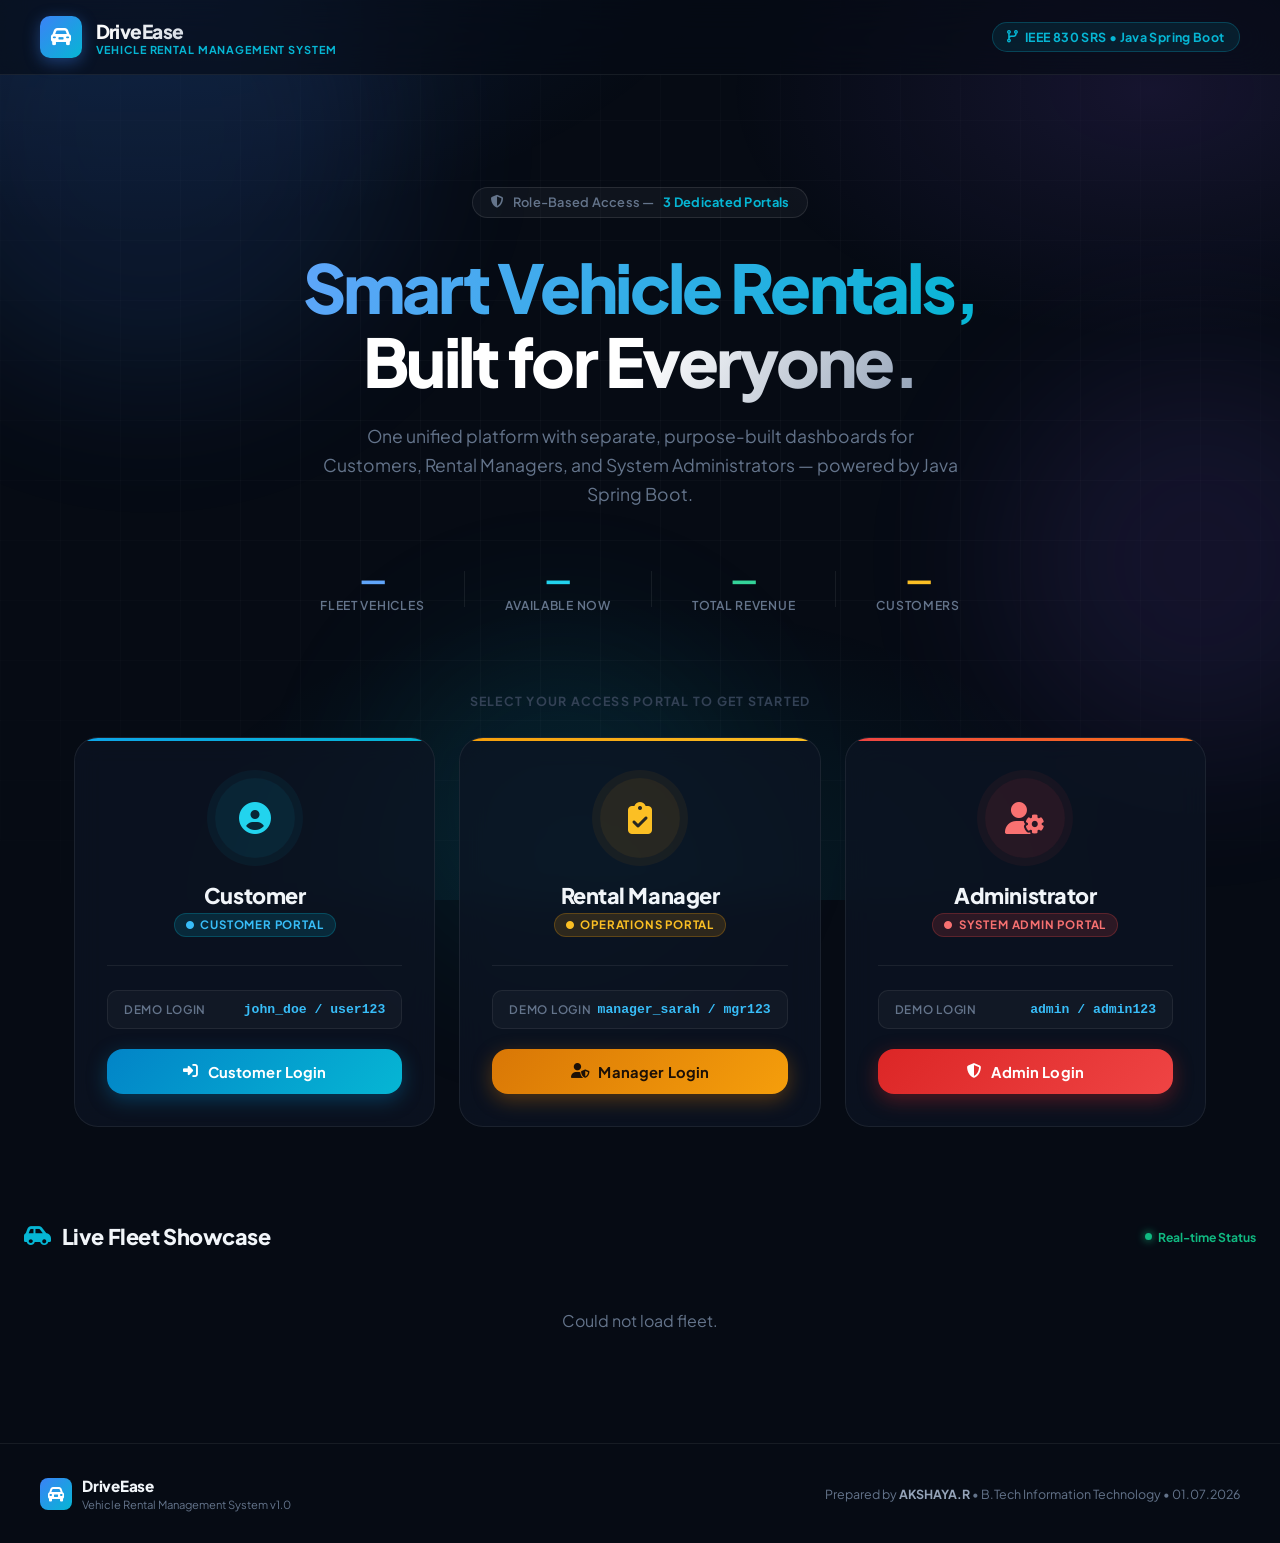
==== src/main/resources/static/index.html @ cde7c6e5 "Initial commit" ====
<!DOCTYPE html>
<html lang="en">
<head>
  <meta charset="UTF-8">
  <meta name="viewport" content="width=device-width, initial-scale=1.0">
  <title>DriveEase — Vehicle Rental Management System</title>
  <link rel="preconnect" href="https://fonts.googleapis.com">
  <link rel="preconnect" href="https://fonts.gstatic.com" crossorigin>
  <link href="https://fonts.googleapis.com/css2?family=Plus+Jakarta+Sans:ital,wght@0,400;0,500;0,600;0,700;0,800;0,900&display=swap" rel="stylesheet">
  <link rel="stylesheet" href="https://cdnjs.cloudflare.com/ajax/libs/font-awesome/6.4.0/css/all.min.css">
  <style>
    *, *::before, *::after { box-sizing: border-box; margin: 0; padding: 0; }

    :root {
      --bg: #060b14;
      --card-bg: rgba(13, 20, 35, 0.75);
      --border: rgba(255,255,255,0.07);
      --border-h: rgba(255,255,255,0.16);
      --text: #f1f5f9;
      --muted: #64748b;
      --dim: #334155;
      --cyan: #06b6d4;
      --blue: #3b82f6;
      --amber: #f59e0b;
      --red: #ef4444;
      --green: #10b981;
      --r-sm: 10px;
      --r-md: 16px;
      --r-lg: 24px;
      --r-pill: 9999px;
    }

    html { scroll-behavior: smooth; }

    body {
      font-family: 'Plus Jakarta Sans', sans-serif;
      background: var(--bg);
      color: var(--text);
      min-height: 100vh;
      overflow-x: hidden;
      -webkit-font-smoothing: antialiased;
    }

    /* ── Animated Background ── */
    .bg-mesh {
      position: fixed;
      inset: 0;
      z-index: 0;
      pointer-events: none;
    }
    .bg-mesh::before {
      content: '';
      position: absolute;
      inset: 0;
      background:
        radial-gradient(ellipse 80% 60% at 10% -10%, rgba(59,130,246,0.14) 0%, transparent 60%),
        radial-gradient(ellipse 60% 50% at 90% 10%,  rgba(139,92,246,0.12) 0%, transparent 55%),
        radial-gradient(ellipse 70% 60% at 50% 100%, rgba(6,182,212,0.10) 0%, transparent 55%);
    }
    /* Moving orbs */
    .orb {
      position: absolute;
      border-radius: 50%;
      filter: blur(80px);
      opacity: 0.35;
      animation: drift 20s ease-in-out infinite alternate;
    }
    .orb-1 { width: 500px; height: 500px; background: rgba(59,130,246,0.35); top: -120px; left: -100px; animation-duration: 22s; }
    .orb-2 { width: 400px; height: 400px; background: rgba(139,92,246,0.3); top: 40%; right: -120px; animation-duration: 18s; animation-delay: -5s; }
    .orb-3 { width: 350px; height: 350px; background: rgba(6,182,212,0.25); bottom: -80px; left: 30%; animation-duration: 25s; animation-delay: -10s; }

    @keyframes drift {
      0%   { transform: translate(0, 0) scale(1); }
      33%  { transform: translate(40px, 30px) scale(1.05); }
      66%  { transform: translate(-20px, 50px) scale(0.97); }
      100% { transform: translate(30px, -20px) scale(1.03); }
    }

    /* Grid dots overlay */
    .bg-grid {
      position: fixed;
      inset: 0;
      z-index: 0;
      pointer-events: none;
      background-image:
        linear-gradient(rgba(255,255,255,0.025) 1px, transparent 1px),
        linear-gradient(90deg, rgba(255,255,255,0.025) 1px, transparent 1px);
      background-size: 60px 60px;
      mask-image: radial-gradient(ellipse 80% 80% at 50% 50%, black 30%, transparent 100%);
    }

    /* ── Layout ── */
    .page { position: relative; z-index: 1; }

    /* ── Navbar ── */
    nav {
      display: flex;
      align-items: center;
      justify-content: space-between;
      padding: 1rem 2.5rem;
      position: sticky;
      top: 0;
      z-index: 100;
      backdrop-filter: blur(20px);
      -webkit-backdrop-filter: blur(20px);
      background: rgba(6,11,20,0.6);
      border-bottom: 1px solid var(--border);
    }
    .nav-brand {
      display: flex;
      align-items: center;
      gap: 0.85rem;
      text-decoration: none;
      color: var(--text);
    }
    .nav-logo {
      width: 42px; height: 42px;
      background: linear-gradient(135deg, var(--blue), var(--cyan));
      border-radius: 10px;
      display: flex; align-items: center; justify-content: center;
      font-size: 1.25rem; color: white;
      box-shadow: 0 4px 16px rgba(59,130,246,0.4);
    }
    .nav-brand-name {
      font-size: 1.2rem;
      font-weight: 900;
      letter-spacing: -0.03em;
      background: linear-gradient(120deg, #fff, #94a3b8);
      -webkit-background-clip: text;
      -webkit-text-fill-color: transparent;
    }
    .nav-brand-sub {
      font-size: 0.68rem;
      color: var(--cyan);
      font-weight: 700;
      text-transform: uppercase;
      letter-spacing: 0.08em;
    }
    .nav-pill {
      display: flex; align-items: center; gap: 0.4rem;
      background: rgba(6,182,212,0.1);
      border: 1px solid rgba(6,182,212,0.25);
      color: var(--cyan);
      padding: 0.35rem 0.9rem;
      border-radius: var(--r-pill);
      font-size: 0.78rem;
      font-weight: 700;
      letter-spacing: 0.03em;
    }

    /* ── Hero ── */
    .hero {
      text-align: center;
      padding: 7rem 1.5rem 4rem;
      max-width: 900px;
      margin: 0 auto;
    }
    .hero-eyebrow {
      display: inline-flex; align-items: center; gap: 0.55rem;
      background: rgba(255,255,255,0.04);
      border: 1px solid rgba(255,255,255,0.1);
      color: var(--muted);
      padding: 0.4rem 1.1rem;
      border-radius: var(--r-pill);
      font-size: 0.8rem;
      font-weight: 600;
      margin-bottom: 2rem;
      letter-spacing: 0.02em;
    }
    .hero-eyebrow span { color: var(--cyan); font-weight: 700; }
    .hero-h1 {
      font-size: clamp(2.8rem, 6vw, 4.2rem);
      font-weight: 900;
      letter-spacing: -0.04em;
      line-height: 1.1;
      margin-bottom: 1.5rem;
    }
    .hero-h1 .grad-blue {
      background: linear-gradient(120deg, #60a5fa, #06b6d4);
      -webkit-background-clip: text;
      -webkit-text-fill-color: transparent;
    }
    .hero-h1 .grad-white {
      background: linear-gradient(120deg, #fff 50%, #94a3b8);
      -webkit-background-clip: text;
      -webkit-text-fill-color: transparent;
    }
    .hero-sub {
      font-size: 1.1rem;
      color: var(--muted);
      line-height: 1.65;
      max-width: 640px;
      margin: 0 auto 3.5rem;
    }

    /* Live stats strip */
    .stats-strip {
      display: flex;
      align-items: center;
      justify-content: center;
      gap: 2.5rem;
      flex-wrap: wrap;
      margin-bottom: 1rem;
    }
    .stat-item {
      display: flex; flex-direction: column; align-items: center;
    }
    .stat-num {
      font-size: 1.75rem;
      font-weight: 900;
      letter-spacing: -0.03em;
      line-height: 1;
    }
    .stat-num.blue  { color: #60a5fa; }
    .stat-num.cyan  { color: #22d3ee; }
    .stat-num.green { color: #34d399; }
    .stat-num.amber { color: #fbbf24; }
    .stat-lbl {
      font-size: 0.76rem;
      color: var(--muted);
      margin-top: 0.3rem;
      font-weight: 600;
      text-transform: uppercase;
      letter-spacing: 0.06em;
    }
    .stat-divider {
      width: 1px;
      height: 36px;
      background: var(--border);
    }

    /* ── Portal Cards ── */
    .portals-wrap {
      max-width: 1180px;
      margin: 0 auto;
      padding: 0 1.5rem 6rem;
    }
    .portals-label {
      text-align: center;
      font-size: 0.78rem;
      font-weight: 700;
      text-transform: uppercase;
      letter-spacing: 0.1em;
      color: var(--dim);
      margin-bottom: 1.75rem;
    }
    .portals-grid {
      display: grid;
      grid-template-columns: repeat(3, 1fr);
      gap: 1.5rem;
    }
    @media (max-width: 860px) {
      .portals-grid { grid-template-columns: 1fr; }
    }

    .portal-card {
      position: relative;
      border-radius: var(--r-lg);
      border: 1px solid var(--border);
      background: var(--card-bg);
      backdrop-filter: blur(14px);
      -webkit-backdrop-filter: blur(14px);
      overflow: hidden;
      transition: transform 0.3s ease, box-shadow 0.3s ease, border-color 0.3s ease;
      display: flex;
      flex-direction: column;
      align-items: center;
      text-align: center;
      padding: 2.5rem 2rem 2rem;
    }

    /* Glow line at top */
    .portal-card::before {
      content: '';
      position: absolute;
      top: 0; left: 0; right: 0;
      height: 3px;
    }
    /* Glow spot behind icon */
    .portal-card::after {
      content: '';
      position: absolute;
      top: -60px;
      left: 50%;
      transform: translateX(-50%);
      width: 200px; height: 200px;
      border-radius: 50%;
      filter: blur(60px);
      opacity: 0;
      transition: opacity 0.4s ease;
      pointer-events: none;
    }
    .portal-card:hover::after { opacity: 0.6; }

    .portal-card.c-customer::before { background: linear-gradient(90deg, #0ea5e9, #06b6d4); }
    .portal-card.c-manager::before  { background: linear-gradient(90deg, #f59e0b, #fbbf24); }
    .portal-card.c-admin::before    { background: linear-gradient(90deg, #ef4444, #f97316); }

    .portal-card.c-customer::after { background: #06b6d4; }
    .portal-card.c-manager::after  { background: #f59e0b; }
    .portal-card.c-admin::after    { background: #ef4444; }

    .portal-card:hover {
      transform: translateY(-8px);
      border-color: var(--border-h);
      box-shadow: 0 28px 60px rgba(0,0,0,0.5);
    }
    .portal-card.c-customer:hover { box-shadow: 0 28px 60px rgba(6,182,212,0.15), 0 0 0 1px rgba(6,182,212,0.2); }
    .portal-card.c-manager:hover  { box-shadow: 0 28px 60px rgba(245,158,11,0.15), 0 0 0 1px rgba(245,158,11,0.2); }
    .portal-card.c-admin:hover    { box-shadow: 0 28px 60px rgba(239,68,68,0.15),  0 0 0 1px rgba(239,68,68,0.2); }

    .p-icon-ring {
      width: 80px; height: 80px;
      border-radius: 50%;
      display: flex; align-items: center; justify-content: center;
      font-size: 2rem;
      margin-bottom: 1.5rem;
      position: relative;
      z-index: 1;
    }
    .c-customer .p-icon-ring { background: rgba(6,182,212,0.12); color: #22d3ee; box-shadow: 0 0 0 8px rgba(6,182,212,0.06); }
    .c-manager  .p-icon-ring { background: rgba(245,158,11,0.12); color: #fbbf24; box-shadow: 0 0 0 8px rgba(245,158,11,0.06); }
    .c-admin    .p-icon-ring { background: rgba(239,68,68,0.12);  color: #f87171; box-shadow: 0 0 0 8px rgba(239,68,68,0.06); }

    .p-title {
      font-size: 1.35rem;
      font-weight: 800;
      letter-spacing: -0.02em;
      margin-bottom: 0.2rem;
    }
    .p-role-tag {
      display: inline-flex; align-items: center; gap: 0.35rem;
      font-size: 0.72rem;
      font-weight: 700;
      text-transform: uppercase;
      letter-spacing: 0.07em;
      padding: 0.22rem 0.7rem;
      border-radius: var(--r-pill);
      margin-bottom: 1.75rem;
    }
    .c-customer .p-role-tag { background: rgba(6,182,212,0.15);  color: #38bdf8; border: 1px solid rgba(6,182,212,0.25); }
    .c-manager  .p-role-tag { background: rgba(245,158,11,0.15); color: #fbbf24; border: 1px solid rgba(245,158,11,0.25); }
    .c-admin    .p-role-tag { background: rgba(239,68,68,0.15);  color: #f87171; border: 1px solid rgba(239,68,68,0.25); }

    .p-divider {
      width: 100%;
      height: 1px;
      background: var(--border);
      margin-bottom: 1.5rem;
    }

    .p-creds {
      width: 100%;
      background: rgba(255,255,255,0.03);
      border: 1px solid rgba(255,255,255,0.07);
      border-radius: var(--r-sm);
      padding: 0.7rem 1rem;
      margin-bottom: 1.25rem;
      display: flex;
      align-items: center;
      justify-content: space-between;
    }
    .p-creds-label {
      font-size: 0.73rem;
      color: var(--muted);
      font-weight: 600;
      text-transform: uppercase;
      letter-spacing: 0.06em;
    }
    .p-creds-val {
      font-size: 0.82rem;
      font-weight: 700;
      font-family: 'Courier New', monospace;
      color: #38bdf8;
    }

    .p-btn {
      display: flex; align-items: center; justify-content: center; gap: 0.6rem;
      width: 100%;
      padding: 0.85rem 1.25rem;
      border-radius: var(--r-md);
      border: none;
      font-family: inherit;
      font-size: 0.92rem;
      font-weight: 700;
      cursor: pointer;
      text-decoration: none;
      transition: all 0.25s ease;
      letter-spacing: 0.01em;
    }
    .p-btn-customer { background: linear-gradient(135deg, #0284c7, #06b6d4); color: white; box-shadow: 0 6px 20px rgba(2,132,199,0.35); }
    .p-btn-customer:hover { background: linear-gradient(135deg, #0369a1, #0891b2); transform: translateY(-1px); box-shadow: 0 10px 28px rgba(2,132,199,0.45); }
    .p-btn-manager  { background: linear-gradient(135deg, #d97706, #f59e0b); color: #1c1007; box-shadow: 0 6px 20px rgba(217,119,6,0.35); }
    .p-btn-manager:hover  { background: linear-gradient(135deg, #b45309, #d97706); transform: translateY(-1px); box-shadow: 0 10px 28px rgba(217,119,6,0.45); }
    .p-btn-admin    { background: linear-gradient(135deg, #dc2626, #ef4444); color: white; box-shadow: 0 6px 20px rgba(220,38,38,0.35); }
    .p-btn-admin:hover    { background: linear-gradient(135deg, #b91c1c, #dc2626); transform: translateY(-1px); box-shadow: 0 10px 28px rgba(220,38,38,0.45); }

    /* ── Fleet Showcase ── */
    .fleet-section {
      max-width: 1280px;
      margin: 0 auto;
      padding: 0 1.5rem 5rem;
    }
    .section-header {
      display: flex; align-items: center; justify-content: space-between;
      margin-bottom: 1.75rem;
    }
    .section-title {
      font-size: 1.35rem;
      font-weight: 800;
      letter-spacing: -0.02em;
      display: flex; align-items: center; gap: 0.7rem;
    }
    .section-title i { color: var(--cyan); }
    .live-dot {
      display: inline-flex; align-items: center; gap: 0.4rem;
      font-size: 0.76rem; font-weight: 700;
      color: var(--green);
    }
    .live-dot::before {
      content: '';
      width: 7px; height: 7px;
      background: var(--green);
      border-radius: 50%;
      box-shadow: 0 0 8px var(--green);
      animation: pulse 2s infinite;
    }
    @keyframes pulse {
      0%, 100% { opacity: 1; transform: scale(1); }
      50%       { opacity: 0.5; transform: scale(1.4); }
    }

    /* Vehicle Cards */
    .vehicles-grid {
      display: grid;
      grid-template-columns: repeat(auto-fill, minmax(280px, 1fr));
      gap: 1.25rem;
    }
    .veh-card {
      background: rgba(13,20,35,0.7);
      border: 1px solid var(--border);
      border-radius: var(--r-md);
      overflow: hidden;
      transition: transform 0.28s ease, box-shadow 0.28s ease, border-color 0.28s ease;
    }
    .veh-card:hover {
      transform: translateY(-5px);
      border-color: rgba(6,182,212,0.3);
      box-shadow: 0 16px 40px rgba(0,0,0,0.45), 0 0 0 1px rgba(6,182,212,0.15);
    }
    .veh-img {
      position: relative;
      height: 165px;
      overflow: hidden;
      background: #0d1423;
    }
    .veh-img img {
      width: 100%; height: 100%;
      object-fit: cover;
      transition: transform 0.45s ease;
    }
    .veh-card:hover .veh-img img { transform: scale(1.06); }

    .veh-avail-tag {
      position: absolute;
      top: 10px; right: 10px;
      font-size: 0.68rem; font-weight: 800;
      text-transform: uppercase;
      letter-spacing: 0.06em;
      padding: 0.22rem 0.65rem;
      border-radius: var(--r-pill);
      backdrop-filter: blur(8px);
    }
    .tag-available   { background: rgba(16,185,129,0.85); color: #fff; }
    .tag-booked      { background: rgba(245,158,11,0.85); color: #1c1007; }
    .tag-rented      { background: rgba(139,92,246,0.85); color: #fff; }
    .tag-maintenance { background: rgba(239,68,68,0.85);  color: #fff; }

    .veh-type-chip {
      position: absolute;
      top: 10px; left: 10px;
      font-size: 0.68rem; font-weight: 700;
      background: rgba(0,0,0,0.55);
      backdrop-filter: blur(8px);
      color: #94a3b8;
      padding: 0.2rem 0.55rem;
      border-radius: var(--r-pill);
    }

    .veh-body { padding: 1.1rem 1.1rem 1rem; }
    .veh-name {
      font-size: 1rem; font-weight: 800;
      letter-spacing: -0.01em;
      margin-bottom: 0.3rem;
    }
    .veh-reg {
      font-size: 0.75rem; color: var(--muted);
      display: flex; align-items: center; gap: 0.3rem;
      margin-bottom: 0.85rem;
    }
    .veh-specs {
      display: flex; gap: 1rem;
      font-size: 0.75rem; color: var(--muted);
      margin-bottom: 1rem;
    }
    .veh-specs span { display: flex; align-items: center; gap: 0.3rem; }
    .veh-footer {
      display: flex; align-items: center; justify-content: space-between;
      border-top: 1px solid var(--border);
      padding-top: 0.85rem;
    }
    .veh-price .num {
      font-size: 1.3rem; font-weight: 900;
      color: #38bdf8;
      letter-spacing: -0.02em;
    }
    .veh-price .unit {
      font-size: 0.72rem; color: var(--muted);
    }
    .veh-book-btn {
      font-family: inherit;
      font-size: 0.78rem; font-weight: 700;
      padding: 0.45rem 0.9rem;
      background: rgba(6,182,212,0.12);
      color: #38bdf8;
      border: 1px solid rgba(6,182,212,0.25);
      border-radius: var(--r-sm);
      cursor: pointer; text-decoration: none;
      transition: all 0.2s ease;
      display: flex; align-items: center; gap: 0.35rem;
    }
    .veh-book-btn:hover { background: rgba(6,182,212,0.22); border-color: rgba(6,182,212,0.4); transform: translateY(-1px); }
    .veh-book-btn:disabled { opacity: 0.4; cursor: not-allowed; }

    /* ── Footer ── */
    footer {
      border-top: 1px solid var(--border);
      padding: 2rem 2.5rem;
      display: flex;
      align-items: center;
      justify-content: space-between;
      flex-wrap: wrap;
      gap: 1rem;
    }
    .footer-brand {
      display: flex; align-items: center; gap: 0.65rem;
      text-decoration: none; color: var(--text);
    }
    .footer-logo {
      width: 32px; height: 32px;
      background: linear-gradient(135deg, var(--blue), var(--cyan));
      border-radius: 8px;
      display: flex; align-items: center; justify-content: center;
      font-size: 1rem; color: white;
    }
    .footer-name { font-weight: 800; font-size: 0.95rem; letter-spacing: -0.02em; }
    .footer-info { font-size: 0.78rem; color: var(--muted); }
    .footer-info strong { color: #94a3b8; }

    /* Scrollbar */
    ::-webkit-scrollbar { width: 7px; }
    ::-webkit-scrollbar-track { background: var(--bg); }
    ::-webkit-scrollbar-thumb { background: #1e293b; border-radius: 4px; }
  </style>
</head>
<body>

<div class="bg-mesh">
  <div class="orb orb-1"></div>
  <div class="orb orb-2"></div>
  <div class="orb orb-3"></div>
</div>
<div class="bg-grid"></div>

<div class="page">

  <!-- ─── Navbar ─── -->
  <nav>
    <a href="index.html" class="nav-brand">
      <div class="nav-logo"><i class="fa-solid fa-car-rear"></i></div>
      <div>
        <div class="nav-brand-name">DriveEase</div>
        <div class="nav-brand-sub">Vehicle Rental Management System</div>
      </div>
    </a>
    <div class="nav-pill">
      <i class="fa-solid fa-code-branch"></i> IEEE 830 SRS &bull; Java Spring Boot
    </div>
  </nav>

  <!-- ─── Hero ─── -->
  <section class="hero">
    <div class="hero-eyebrow">
      <i class="fa-solid fa-shield-halved"></i>
      Role-Based Access &mdash; <span>3 Dedicated Portals</span>
    </div>

    <h1 class="hero-h1">
      <span class="grad-blue">Smart Vehicle Rentals,</span><br>
      <span class="grad-white">Built for Everyone.</span>
    </h1>

    <p class="hero-sub">
      One unified platform with separate, purpose-built dashboards for Customers, Rental Managers, and System Administrators — powered by Java Spring Boot.
    </p>

    <!-- Live API stats strip -->
    <div class="stats-strip" id="statsStrip">
      <div class="stat-item">
        <div class="stat-num blue" id="sFleet">—</div>
        <div class="stat-lbl">Fleet Vehicles</div>
      </div>
      <div class="stat-divider"></div>
      <div class="stat-item">
        <div class="stat-num cyan" id="sAvail">—</div>
        <div class="stat-lbl">Available Now</div>
      </div>
      <div class="stat-divider"></div>
      <div class="stat-item">
        <div class="stat-num green" id="sRevenue">—</div>
        <div class="stat-lbl">Total Revenue</div>
      </div>
      <div class="stat-divider"></div>
      <div class="stat-item">
        <div class="stat-num amber" id="sCustomers">—</div>
        <div class="stat-lbl">Customers</div>
      </div>
    </div>
  </section>

  <!-- ─── 3 Portal Cards ─── -->
  <section class="portals-wrap">
    <div class="portals-label">Select your access portal to get started</div>

    <div class="portals-grid">

      <!-- Customer -->
      <div class="portal-card c-customer">
        <div class="p-icon-ring"><i class="fa-solid fa-user-circle"></i></div>
        <div class="p-title">Customer</div>
        <div class="p-role-tag"><i class="fa-solid fa-circle" style="font-size:0.5rem;"></i> Customer Portal</div>
        <div class="p-divider"></div>
        <div class="p-creds">
          <div class="p-creds-label">Demo Login</div>
          <div class="p-creds-val">john_doe / user123</div>
        </div>
        <a href="customer-login.html" class="p-btn p-btn-customer">
          <i class="fa-solid fa-right-to-bracket"></i> Customer Login
        </a>
      </div>

      <!-- Manager -->
      <div class="portal-card c-manager">
        <div class="p-icon-ring"><i class="fa-solid fa-clipboard-check"></i></div>
        <div class="p-title">Rental Manager</div>
        <div class="p-role-tag"><i class="fa-solid fa-circle" style="font-size:0.5rem;"></i> Operations Portal</div>
        <div class="p-divider"></div>
        <div class="p-creds">
          <div class="p-creds-label">Demo Login</div>
          <div class="p-creds-val">manager_sarah / mgr123</div>
        </div>
        <a href="manager-login.html" class="p-btn p-btn-manager">
          <i class="fa-solid fa-user-shield"></i> Manager Login
        </a>
      </div>

      <!-- Admin -->
      <div class="portal-card c-admin">
        <div class="p-icon-ring"><i class="fa-solid fa-user-gear"></i></div>
        <div class="p-title">Administrator</div>
        <div class="p-role-tag"><i class="fa-solid fa-circle" style="font-size:0.5rem;"></i> System Admin Portal</div>
        <div class="p-divider"></div>
        <div class="p-creds">
          <div class="p-creds-label">Demo Login</div>
          <div class="p-creds-val">admin / admin123</div>
        </div>
        <a href="admin-login.html" class="p-btn p-btn-admin">
          <i class="fa-solid fa-shield-halved"></i> Admin Login
        </a>
      </div>

    </div>
  </section>

  <!-- ─── Live Fleet Showcase ─── -->
  <section class="fleet-section">
    <div class="section-header">
      <div class="section-title">
        <i class="fa-solid fa-car-side"></i> Live Fleet Showcase
      </div>
      <div class="live-dot">Real-time Status</div>
    </div>

    <div class="vehicles-grid" id="fleetGrid">
      <div style="grid-column:1/-1; text-align:center; padding:3rem; color:var(--muted);">
        <i class="fa-solid fa-spinner fa-spin fa-2x"></i><br><br>Loading fleet...
      </div>
    </div>
  </section>

  <!-- ─── Footer ─── -->
  <footer>
    <a href="index.html" class="footer-brand">
      <div class="footer-logo"><i class="fa-solid fa-car-rear"></i></div>
      <div>
        <div class="footer-name">DriveEase</div>
        <div style="font-size:0.7rem; color:var(--muted); margin-top:0.1rem;">Vehicle Rental Management System v1.0</div>
      </div>
    </a>
    <div class="footer-info">
      Prepared by <strong>AKSHAYA.R</strong> &bull; B.Tech Information Technology &bull; 01.07.2026
    </div>
  </footer>

</div><!-- /page -->

<script>
  // ── Load Stats ──
  async function loadStats() {
    try {
      const res = await fetch('/api/analytics/summary');
      const data = await res.json();
      document.getElementById('sFleet').textContent     = data.totalVehicles;
      document.getElementById('sAvail').textContent     = data.availableVehicles;
      document.getElementById('sRevenue').textContent   = '$' + Number(data.totalRevenue).toLocaleString('en-US', {minimumFractionDigits: 0, maximumFractionDigits: 0});
      document.getElementById('sCustomers').textContent = data.totalCustomers;
    } catch(e) { console.warn('Stats load error', e); }
  }

  // ── Load Fleet ──
  async function loadFleet() {
    const grid = document.getElementById('fleetGrid');
    try {
      const res = await fetch('/api/vehicles');
      const vehicles = await res.json();

      if (!vehicles || vehicles.length === 0) {
        grid.innerHTML = '<div style="grid-column:1/-1;text-align:center;color:var(--muted);padding:2rem;">No vehicles found.</div>';
        return;
      }

      grid.innerHTML = vehicles.slice(0, 6).map(v => {
        const avail = v.availability || 'AVAILABLE';
        let tagClass = 'tag-available', tagLabel = avail;
        if (avail === 'BOOKED')           { tagClass = 'tag-booked';      tagLabel = 'Booked'; }
        if (avail === 'RENTED')           { tagClass = 'tag-rented';      tagLabel = 'On Road'; }
        if (avail === 'UNDER_MAINTENANCE'){ tagClass = 'tag-maintenance'; tagLabel = 'In Service'; }
        if (avail === 'AVAILABLE')        { tagLabel = 'Available'; }

        const btnDisabled = avail !== 'AVAILABLE' ? 'disabled' : '';
        const btnText = avail === 'AVAILABLE' ? '<i class="fa-solid fa-calendar-check"></i> Book Now' : `<i class="fa-solid fa-lock"></i> ${tagLabel}`;

        return `
          <div class="veh-card">
            <div class="veh-img">
              <img
                src="${v.imageUrl || 'https://images.unsplash.com/photo-1549399542-7e3f8b79c341?auto=format&fit=crop&w=600&q=80'}"
                alt="${v.brand} ${v.model}"
                loading="lazy"
              >
              <span class="veh-type-chip">${v.vehicleType}</span>
              <span class="veh-avail-tag ${tagClass}">${tagLabel}</span>
            </div>
            <div class="veh-body">
              <div class="veh-name">${v.brand} ${v.model}</div>
              <div class="veh-reg"><i class="fa-solid fa-id-card" style="font-size:0.7rem;"></i> ${v.registrationNo}</div>
              <div class="veh-specs">
                <span><i class="fa-solid fa-users"></i> ${v.seatingCapacity || 5} Seats</span>
                <span><i class="fa-solid fa-gas-pump"></i> ${v.fuelType || 'Petrol'}</span>
                <span><i class="fa-solid fa-gears"></i> ${v.transmission || 'Auto'}</span>
              </div>
              <div class="veh-footer">
                <div class="veh-price">
                  <div class="num">$${v.dailyRate}</div>
                  <div class="unit">per day</div>
                </div>
                <a href="customer-login.html" class="veh-book-btn" ${btnDisabled}>${btnText}</a>
              </div>
            </div>
          </div>
        `;
      }).join('');
    } catch(e) {
      grid.innerHTML = '<div style="grid-column:1/-1;text-align:center;color:var(--muted);padding:2rem;">Could not load fleet.</div>';
      console.error('Fleet error', e);
    }
  }

  document.addEventListener('DOMContentLoaded', () => {
    loadStats();
    loadFleet();
  });
</script>
</body>
</html>
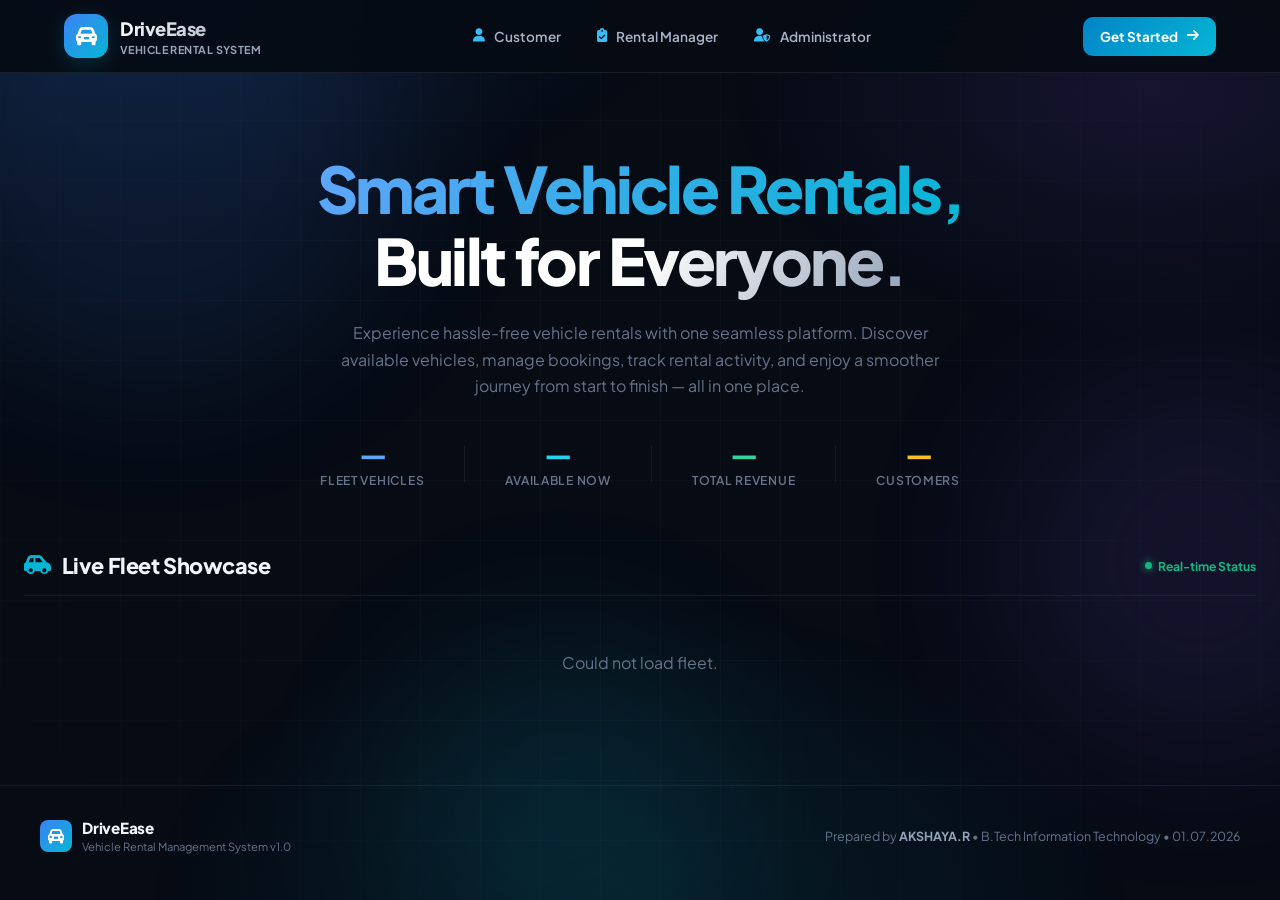
==== commit 5f1d8ba1: "updated index page" ====
--- a/src/main/resources/static/index.html
+++ b/src/main/resources/static/index.html
@@ -561,6 +561,223 @@
     ::-webkit-scrollbar { width: 7px; }
     ::-webkit-scrollbar-track { background: var(--bg); }
     ::-webkit-scrollbar-thumb { background: #1e293b; border-radius: 4px; }
+
+
+    
+/* ===== Improved Navigation ===== */
+
+.main-nav {
+  position: sticky;
+  top: 0;
+  z-index: 100;
+  display: flex;
+  align-items: center;
+  justify-content: space-between;
+  gap: 24px;
+  padding: 14px 5%;
+  background: rgba(6, 11, 20, 0.92);
+  backdrop-filter: blur(20px);
+  border-bottom: 1px solid rgba(255, 255, 255, 0.08);
+}
+
+.nav-brand {
+  display: flex;
+  align-items: center;
+  gap: 12px;
+  flex-shrink: 0;
+  text-decoration: none;
+  color: var(--text);
+}
+
+.nav-logo {
+  width: 44px;
+  height: 44px;
+  border-radius: 13px;
+  display: flex;
+  align-items: center;
+  justify-content: center;
+  font-size: 21px;
+  color: white;
+  background: linear-gradient(135deg, #3b82f6, #06b6d4);
+  box-shadow: 0 5px 20px rgba(6, 182, 212, 0.2);
+}
+
+.nav-brand-name {
+  font-size: 1.15rem;
+  font-weight: 900;
+  letter-spacing: -0.5px;
+  color: #f8fafc;
+}
+
+.nav-brand-sub {
+  margin-top: 3px;
+  font-size: 0.68rem;
+  color: #94a3b8;
+  letter-spacing: 0.04em;
+}
+
+.nav-links {
+  display: flex;
+  align-items: center;
+  justify-content: center;
+  gap: 8px;
+}
+
+.nav-link {
+  display: flex;
+  align-items: center;
+  gap: 9px;
+  padding: 11px 14px;
+  border-radius: 10px;
+  text-decoration: none;
+  color: #a7b4c8;
+  font-size: 0.85rem;
+  font-weight: 600;
+  white-space: nowrap;
+  transition: all 0.2s ease;
+}
+
+.nav-link i {
+  color: #38bdf8;
+}
+
+.nav-link:hover {
+  color: #fff;
+  background: rgba(255, 255, 255, 0.06);
+}
+
+.nav-cta {
+  display: flex;
+  align-items: center;
+  justify-content: center;
+  gap: 9px;
+  padding: 11px 17px;
+  border-radius: 10px;
+  background: linear-gradient(135deg, #0284c7, #06b6d4);
+  color: white;
+  text-decoration: none;
+  font-size: 0.84rem;
+  font-weight: 700;
+  white-space: nowrap;
+  transition: transform 0.2s ease;
+}
+
+.nav-cta:hover {
+  transform: translateY(-2px);
+}
+
+/* ===== More Organized Hero ===== */
+
+.hero {
+  padding: 5rem 1.5rem 3rem;
+  max-width: 950px;
+}
+
+.hero-eyebrow {
+  margin-bottom: 1.5rem;
+}
+
+.hero-h1 {
+  font-size: clamp(2.4rem, 5vw, 4rem);
+  line-height: 1.12;
+}
+
+.hero-sub {
+  margin-bottom: 2.5rem;
+  font-size: 1rem;
+}
+
+/* ===== Better Section Separation ===== */
+
+.portals-wrap {
+  padding-bottom: 5rem;
+}
+
+.portals-label {
+  color: #94a3b8;
+  margin-bottom: 2rem;
+}
+
+.portals-grid {
+  gap: 1.25rem;
+}
+
+.portal-card {
+  padding: 2.25rem 1.75rem;
+  background: rgba(13, 20, 35, 0.82);
+  border-color: rgba(148, 163, 184, 0.13);
+}
+
+.fleet-section {
+  padding-bottom: 5rem;
+}
+
+.section-header {
+  padding-bottom: 1rem;
+  border-bottom: 1px solid var(--border);
+  margin-bottom: 1.5rem;
+}
+
+/* ===== Responsive Header ===== */
+
+@media (max-width: 1000px) {
+  .main-nav {
+    flex-wrap: wrap;
+    padding: 14px 3%;
+  }
+
+  .nav-links {
+    order: 3;
+    width: 100%;
+    justify-content: center;
+    flex-wrap: wrap;
+  }
+
+  .nav-cta {
+    margin-left: auto;
+  }
+}
+
+@media (max-width: 520px) {
+  .main-nav {
+    gap: 12px;
+  }
+
+  .nav-brand-sub {
+    font-size: 0.6rem;
+  }
+
+  .nav-cta {
+    padding: 10px 12px;
+    font-size: 0.78rem;
+  }
+
+  .nav-link {
+    padding: 9px 10px;
+    font-size: 0.78rem;
+  }
+
+  .nav-links {
+    gap: 3px;
+  }
+
+  .hero {
+    padding-top: 3.5rem;
+  }
+
+  .stats-strip {
+    gap: 1.5rem;
+  }
+
+  .stat-divider {
+    display: none;
+  }
+
+  footer {
+    padding: 1.5rem;
+  }
+}
+
   </style>
 </head>
 <body>
@@ -575,25 +792,45 @@
 <div class="page">
 
   <!-- ─── Navbar ─── -->
-  <nav>
-    <a href="index.html" class="nav-brand">
-      <div class="nav-logo"><i class="fa-solid fa-car-rear"></i></div>
-      <div>
-        <div class="nav-brand-name">DriveEase</div>
-        <div class="nav-brand-sub">Vehicle Rental Management System</div>
-      </div>
+  
+<nav class="main-nav">
+  <a href="index.html" class="nav-brand">
+    <div class="nav-logo">
+      <i class="fa-solid fa-car-rear"></i>
+    </div>
+    <div class="brand-info">
+      <div class="nav-brand-name">DriveEase</div>
+      <div class="nav-brand-sub">Vehicle Rental System</div>
+    </div>
+  </a>
+
+  <div class="nav-links">
+    <a href="customer-login.html" class="nav-link">
+      <i class="fa-solid fa-user"></i>
+      Customer
     </a>
-    <div class="nav-pill">
-      <i class="fa-solid fa-code-branch"></i> IEEE 830 SRS &bull; Java Spring Boot
-    </div>
-  </nav>
+
+    <a href="manager-login.html" class="nav-link">
+      <i class="fa-solid fa-clipboard-check"></i>
+      Rental Manager
+    </a>
+
+    <a href="admin-login.html" class="nav-link">
+      <i class="fa-solid fa-user-shield"></i>
+      Administrator
+    </a>
+  </div>
+
+  <a href="customer-login.html" class="nav-cta">
+    Get Started
+    <i class="fa-solid fa-arrow-right"></i>
+  </a>
+</nav>
+
 
   <!-- ─── Hero ─── -->
   <section class="hero">
-    <div class="hero-eyebrow">
-      <i class="fa-solid fa-shield-halved"></i>
-      Role-Based Access &mdash; <span>3 Dedicated Portals</span>
-    </div>
+  
 
     <h1 class="hero-h1">
       <span class="grad-blue">Smart Vehicle Rentals,</span><br>
@@ -601,7 +838,7 @@
     </h1>
 
     <p class="hero-sub">
-      One unified platform with separate, purpose-built dashboards for Customers, Rental Managers, and System Administrators — powered by Java Spring Boot.
+      Experience hassle-free vehicle rentals with one seamless platform. Discover available vehicles, manage bookings, track rental activity, and enjoy a smoother journey from start to finish — all in one place.
     </p>
 
     <!-- Live API stats strip -->
@@ -628,59 +865,6 @@
     </div>
   </section>
 
-  <!-- ─── 3 Portal Cards ─── -->
-  <section class="portals-wrap">
-    <div class="portals-label">Select your access portal to get started</div>
-
-    <div class="portals-grid">
-
-      <!-- Customer -->
-      <div class="portal-card c-customer">
-        <div class="p-icon-ring"><i class="fa-solid fa-user-circle"></i></div>
-        <div class="p-title">Customer</div>
-        <div class="p-role-tag"><i class="fa-solid fa-circle" style="font-size:0.5rem;"></i> Customer Portal</div>
-        <div class="p-divider"></div>
-        <div class="p-creds">
-          <div class="p-creds-label">Demo Login</div>
-          <div class="p-creds-val">john_doe / user123</div>
-        </div>
-        <a href="customer-login.html" class="p-btn p-btn-customer">
-          <i class="fa-solid fa-right-to-bracket"></i> Customer Login
-        </a>
-      </div>
-
-      <!-- Manager -->
-      <div class="portal-card c-manager">
-        <div class="p-icon-ring"><i class="fa-solid fa-clipboard-check"></i></div>
-        <div class="p-title">Rental Manager</div>
-        <div class="p-role-tag"><i class="fa-solid fa-circle" style="font-size:0.5rem;"></i> Operations Portal</div>
-        <div class="p-divider"></div>
-        <div class="p-creds">
-          <div class="p-creds-label">Demo Login</div>
-          <div class="p-creds-val">manager_sarah / mgr123</div>
-        </div>
-        <a href="manager-login.html" class="p-btn p-btn-manager">
-          <i class="fa-solid fa-user-shield"></i> Manager Login
-        </a>
-      </div>
-
-      <!-- Admin -->
-      <div class="portal-card c-admin">
-        <div class="p-icon-ring"><i class="fa-solid fa-user-gear"></i></div>
-        <div class="p-title">Administrator</div>
-        <div class="p-role-tag"><i class="fa-solid fa-circle" style="font-size:0.5rem;"></i> System Admin Portal</div>
-        <div class="p-divider"></div>
-        <div class="p-creds">
-          <div class="p-creds-label">Demo Login</div>
-          <div class="p-creds-val">admin / admin123</div>
-        </div>
-        <a href="admin-login.html" class="p-btn p-btn-admin">
-          <i class="fa-solid fa-shield-halved"></i> Admin Login
-        </a>
-      </div>
-
-    </div>
-  </section>
 
   <!-- ─── Live Fleet Showcase ─── -->
   <section class="fleet-section">
